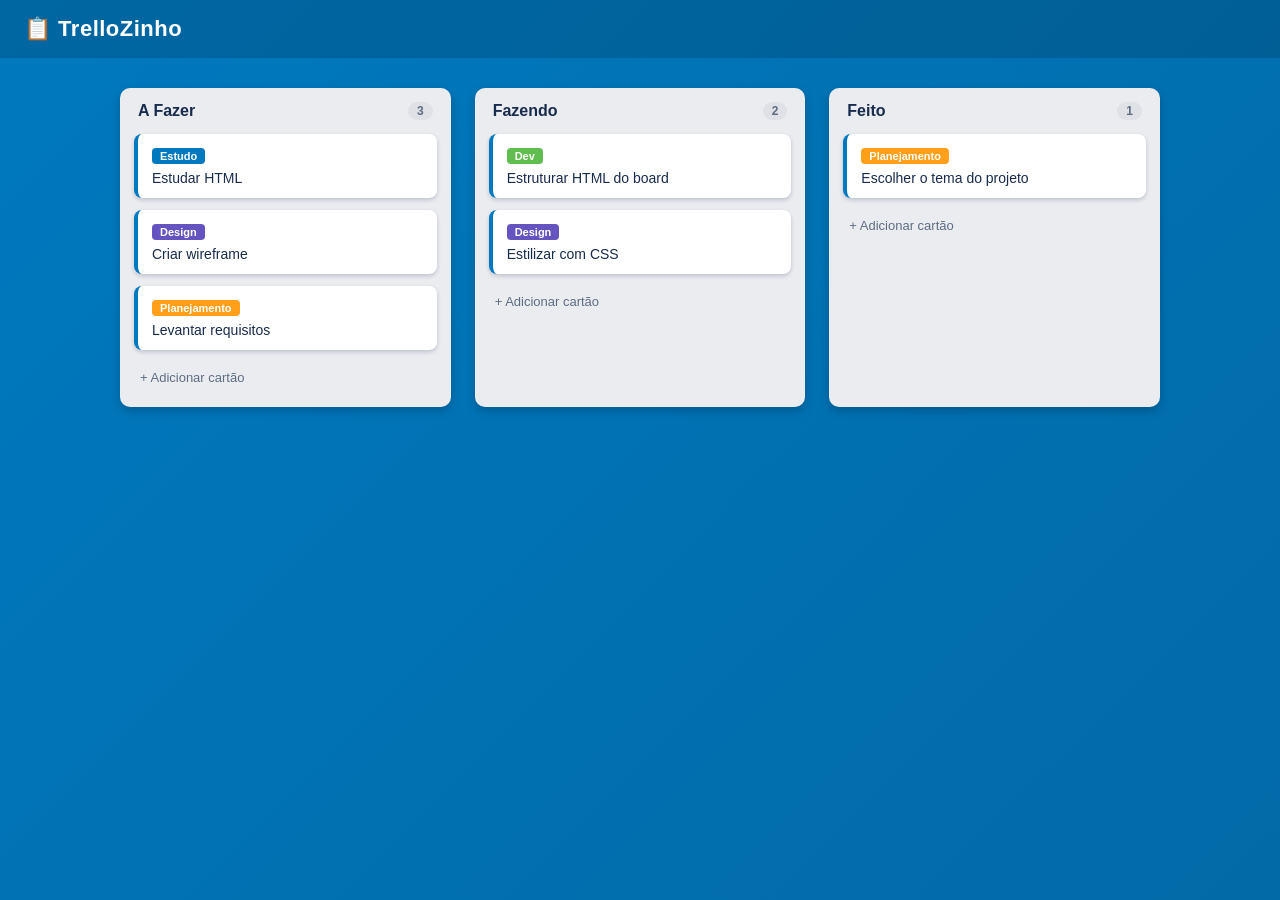
==== index.html @ 36deebd3 "Versao 1" ====
<!DOCTYPE html>
<html lang="pt-br">
<head>
  <meta charset="UTF-8">
  <meta name="viewport" content="width=device-width, initial-scale=1.0">
  <title>TrelloZinho</title>
  <link rel="stylesheet" href="css/style.css">
</head>
<body>

  <!-- Topo da página -->
  <header class="topbar">
    <h1 class="topbar-title">📋 TrelloZinho</h1>
  </header>

  <!-- Board com as colunas do quadro, organizado em grid -->
  <main class="board">

    <!-- Coluna: A Fazer -->
    <section class="column" id="column-a-fazer">
      <div class="column-header">
        <h2 class="column-title">A Fazer</h2>
        <span class="column-count">3</span>
      </div>

      <!-- Cada card usa data-title e data-desc para preencher o modal -->
      <div class="card" data-title="Estudar HTML" data-desc="Rever tags semânticas e estrutura básica de uma página.">
        <span class="card-label label-azul">Estudo</span>
        <p class="card-text">Estudar HTML</p>
      </div>
      <div class="card" data-title="Criar wireframe" data-desc="Desenhar o protótipo das telas antes de codar.">
        <span class="card-label label-roxo">Design</span>
        <p class="card-text">Criar wireframe</p>
      </div>
      <div class="card" data-title="Levantar requisitos" data-desc="Listar o que o projeto precisa ter na etapa 1.">
        <span class="card-label label-laranja">Planejamento</span>
        <p class="card-text">Levantar requisitos</p>
      </div>

      <button class="add-card-btn">+ Adicionar cartão</button>
    </section>

    <!-- Coluna: Fazendo -->
    <section class="column" id="column-fazendo">
      <div class="column-header">
        <h2 class="column-title">Fazendo</h2>
        <span class="column-count">2</span>
      </div>

      <div class="card" data-title="Estruturar HTML do board" data-desc="Montar as colunas e os cartões da página principal.">
        <span class="card-label label-verde">Dev</span>
        <p class="card-text">Estruturar HTML do board</p>
      </div>
      <div class="card" data-title="Estilizar com CSS" data-desc="Aplicar cores, espaçamentos e deixar parecido com o Trello.">
        <span class="card-label label-roxo">Design</span>
        <p class="card-text">Estilizar com CSS</p>
      </div>

      <button class="add-card-btn">+ Adicionar cartão</button>
    </section>

    <!-- Coluna: Feito -->
    <section class="column" id="column-feito">
      <div class="column-header">
        <h2 class="column-title">Feito</h2>
        <span class="column-count">1</span>
      </div>

      <div class="card" data-title="Escolher o tema do projeto" data-desc="Definido: um clone simples do Trello.">
        <span class="card-label label-laranja">Planejamento</span>
        <p class="card-text">Escolher o tema do projeto</p>
      </div>

      <button class="add-card-btn">+ Adicionar cartão</button>
    </section>

  </main>

  <!-- Modal que abre ao clicar em um card -->
  <div class="card-modal-overlay" id="card-modal-overlay">
    <div class="card-modal">
      <button class="card-modal-close-btn" id="card-modal-close-btn">&times;</button>
      <h2 class="card-modal-title" id="card-modal-title">Título do cartão</h2>
      <p class="card-modal-description" id="card-modal-description">Descrição do cartão.</p>
    </div>
  </div>

  <script src="js/script.js"></script>
</body>
</html>
---- css/style.css ----
/* Reset básico */
* {
  margin: 0;
  padding: 0;
  box-sizing: border-box;
}

body {
  font-family: 'Segoe UI', Arial, Helvetica, sans-serif;
  background: linear-gradient(135deg, #0079bf, #026aa7);
  color: #172b4d;
  min-height: 100vh;
}

/* Cabeçalho do site */
.topbar {
  background-color: rgba(0, 0, 0, 0.15);
  padding: 16px 24px;
}

.topbar-title {
  color: #fff;
  font-size: 22px;
  letter-spacing: 0.5px;
}

/* Board: grid com uma coluna por lista */
.board {
  display: grid;
  grid-template-columns: repeat(3, minmax(260px, 1fr));
  gap: 24px;
  padding: 30px;
  max-width: 1100px;
  margin: 0 auto;
}

/* Coluna do quadro (ex: A Fazer, Fazendo, Feito) */
.column {
  background-color: #ebecf0;
  border-radius: 10px;
  padding: 14px;
  box-shadow: 0 4px 10px rgba(0, 0, 0, 0.2);
}

.column-header {
  display: flex;
  align-items: center;
  justify-content: space-between;
  margin-bottom: 14px;
  padding: 0 4px;
}

.column-title {
  font-size: 16px;
}

/* Bolinha com a quantidade de cards da coluna (só decorativo) */
.column-count {
  background-color: #dfe1e6;
  color: #5e6c84;
  font-size: 12px;
  font-weight: bold;
  padding: 2px 9px;
  border-radius: 999px;
}

/* Card individual dentro da coluna */
.card {
  background-color: #fff;
  border-radius: 8px;
  padding: 12px 14px;
  margin-bottom: 12px;
  border-left: 4px solid #0079bf;
  box-shadow: 0 2px 4px rgba(9, 30, 66, 0.2);
  cursor: pointer;
  transition: transform 0.15s ease, box-shadow 0.15s ease;
}

.card:hover {
  transform: translateY(-3px);
  box-shadow: 0 6px 12px rgba(9, 30, 66, 0.3);
}

.card-text {
  font-size: 14px;
  margin-top: 6px;
}

/* Etiqueta colorida no topo do card (decorativa) */
.card-label {
  display: inline-block;
  font-size: 11px;
  font-weight: bold;
  color: #fff;
  padding: 2px 8px;
  border-radius: 4px;
}

.label-azul { background-color: #0079bf; }
.label-roxo { background-color: #6554c0; }
.label-verde { background-color: #61bd4f; }
.label-laranja { background-color: #ff9f1a; }

/* Botão para adicionar novo cartão */
.add-card-btn {
  width: 100%;
  background: none;
  border: none;
  text-align: left;
  padding: 8px 6px;
  color: #5e6c84;
  cursor: pointer;
  border-radius: 4px;
  font-size: 13px;
}

.add-card-btn:hover {
  background-color: #d9dbe0;
}

/* Modal do card */

/* Fundo escuro que cobre a tela quando o modal está aberto */
.card-modal-overlay {
  display: none;
  position: fixed;
  top: 0;
  left: 0;
  width: 100%;
  height: 100%;
  background-color: rgba(0, 0, 0, 0.6);
  align-items: center;
  justify-content: center;
}

/* Classe adicionada via JS para exibir o modal */
.card-modal-overlay.active {
  display: flex;
}

/* Caixa branca do modal */
.card-modal {
  background-color: #fff;
  border-radius: 8px;
  width: 90%;
  max-width: 500px;
  padding: 28px;
  position: relative;
  box-shadow: 0 10px 30px rgba(0, 0, 0, 0.35);
}

/* Botão "x" para fechar o modal */
.card-modal-close-btn {
  position: absolute;
  top: 10px;
  right: 14px;
  border: none;
  background: none;
  font-size: 24px;
  cursor: pointer;
  color: #5e6c84;
}

.card-modal-title {
  margin-bottom: 12px;
  padding-right: 20px;
}

.card-modal-description {
  color: #44546f;
  line-height: 1.5;
}
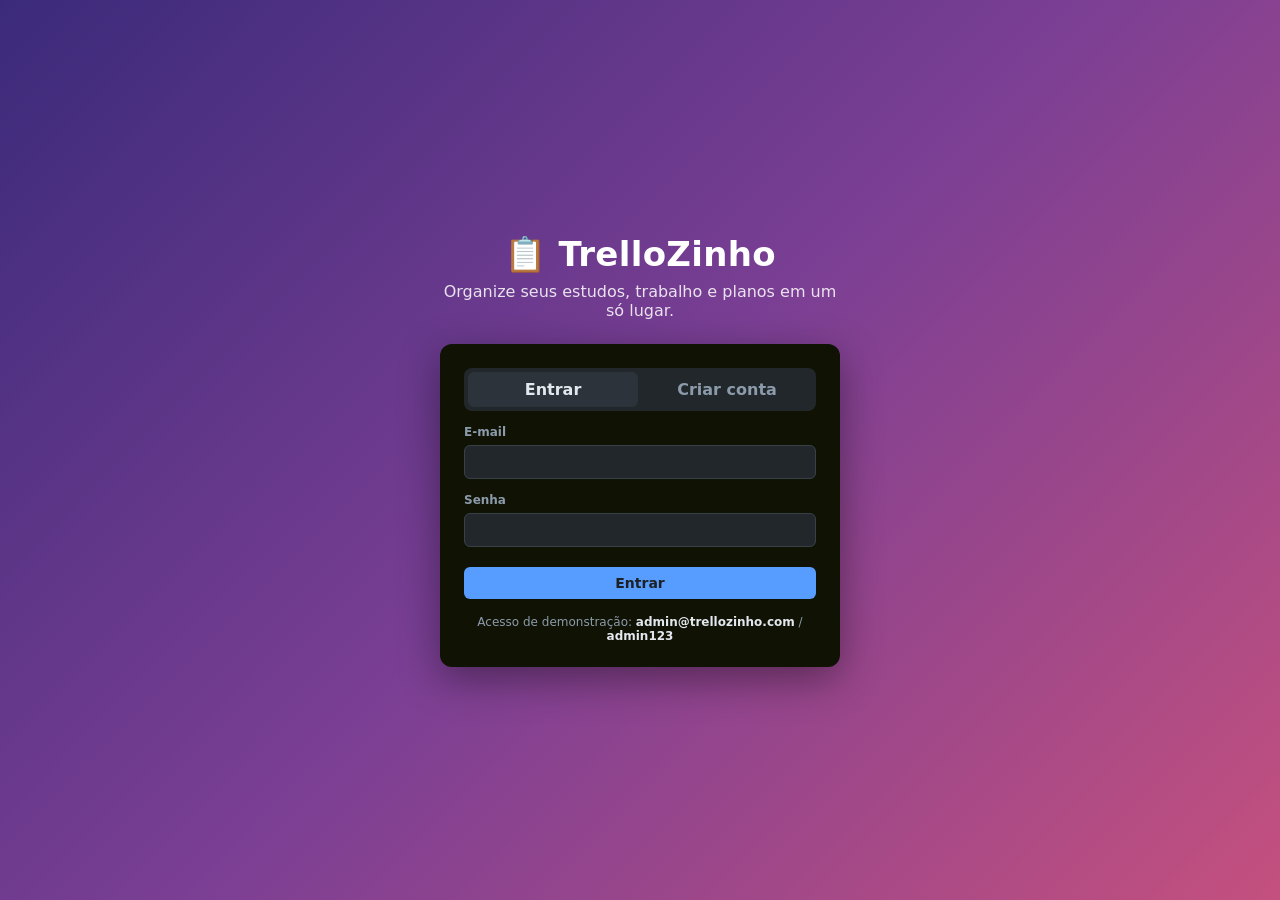
==== commit 6db09c10: "V1 Adicionando login,  redirect e atualizando o board" ====
--- a/index.html
+++ b/index.html
@@ -2,89 +2,10 @@
 <html lang="pt-br">
 <head>
   <meta charset="UTF-8">
-  <meta name="viewport" content="width=device-width, initial-scale=1.0">
+  <meta http-equiv="refresh" content="0; url=html/login.html">
   <title>TrelloZinho</title>
-  <link rel="stylesheet" href="css/style.css">
 </head>
 <body>
-
-  <!-- Topo da página -->
-  <header class="topbar">
-    <h1 class="topbar-title">📋 TrelloZinho</h1>
-  </header>
-
-  <!-- Board com as colunas do quadro, organizado em grid -->
-  <main class="board">
-
-    <!-- Coluna: A Fazer -->
-    <section class="column" id="column-a-fazer">
-      <div class="column-header">
-        <h2 class="column-title">A Fazer</h2>
-        <span class="column-count">3</span>
-      </div>
-
-      <!-- Cada card usa data-title e data-desc para preencher o modal -->
-      <div class="card" data-title="Estudar HTML" data-desc="Rever tags semânticas e estrutura básica de uma página.">
-        <span class="card-label label-azul">Estudo</span>
-        <p class="card-text">Estudar HTML</p>
-      </div>
-      <div class="card" data-title="Criar wireframe" data-desc="Desenhar o protótipo das telas antes de codar.">
-        <span class="card-label label-roxo">Design</span>
-        <p class="card-text">Criar wireframe</p>
-      </div>
-      <div class="card" data-title="Levantar requisitos" data-desc="Listar o que o projeto precisa ter na etapa 1.">
-        <span class="card-label label-laranja">Planejamento</span>
-        <p class="card-text">Levantar requisitos</p>
-      </div>
-
-      <button class="add-card-btn">+ Adicionar cartão</button>
-    </section>
-
-    <!-- Coluna: Fazendo -->
-    <section class="column" id="column-fazendo">
-      <div class="column-header">
-        <h2 class="column-title">Fazendo</h2>
-        <span class="column-count">2</span>
-      </div>
-
-      <div class="card" data-title="Estruturar HTML do board" data-desc="Montar as colunas e os cartões da página principal.">
-        <span class="card-label label-verde">Dev</span>
-        <p class="card-text">Estruturar HTML do board</p>
-      </div>
-      <div class="card" data-title="Estilizar com CSS" data-desc="Aplicar cores, espaçamentos e deixar parecido com o Trello.">
-        <span class="card-label label-roxo">Design</span>
-        <p class="card-text">Estilizar com CSS</p>
-      </div>
-
-      <button class="add-card-btn">+ Adicionar cartão</button>
-    </section>
-
-    <!-- Coluna: Feito -->
-    <section class="column" id="column-feito">
-      <div class="column-header">
-        <h2 class="column-title">Feito</h2>
-        <span class="column-count">1</span>
-      </div>
-
-      <div class="card" data-title="Escolher o tema do projeto" data-desc="Definido: um clone simples do Trello.">
-        <span class="card-label label-laranja">Planejamento</span>
-        <p class="card-text">Escolher o tema do projeto</p>
-      </div>
-
-      <button class="add-card-btn">+ Adicionar cartão</button>
-    </section>
-
-  </main>
-
-  <!-- Modal que abre ao clicar em um card -->
-  <div class="card-modal-overlay" id="card-modal-overlay">
-    <div class="card-modal">
-      <button class="card-modal-close-btn" id="card-modal-close-btn">&times;</button>
-      <h2 class="card-modal-title" id="card-modal-title">Título do cartão</h2>
-      <p class="card-modal-description" id="card-modal-description">Descrição do cartão.</p>
-    </div>
-  </div>
-
-  <script src="js/script.js"></script>
+  <a href="html/login.html">Ir para o TrelloZinho</a>
 </body>
 </html>
